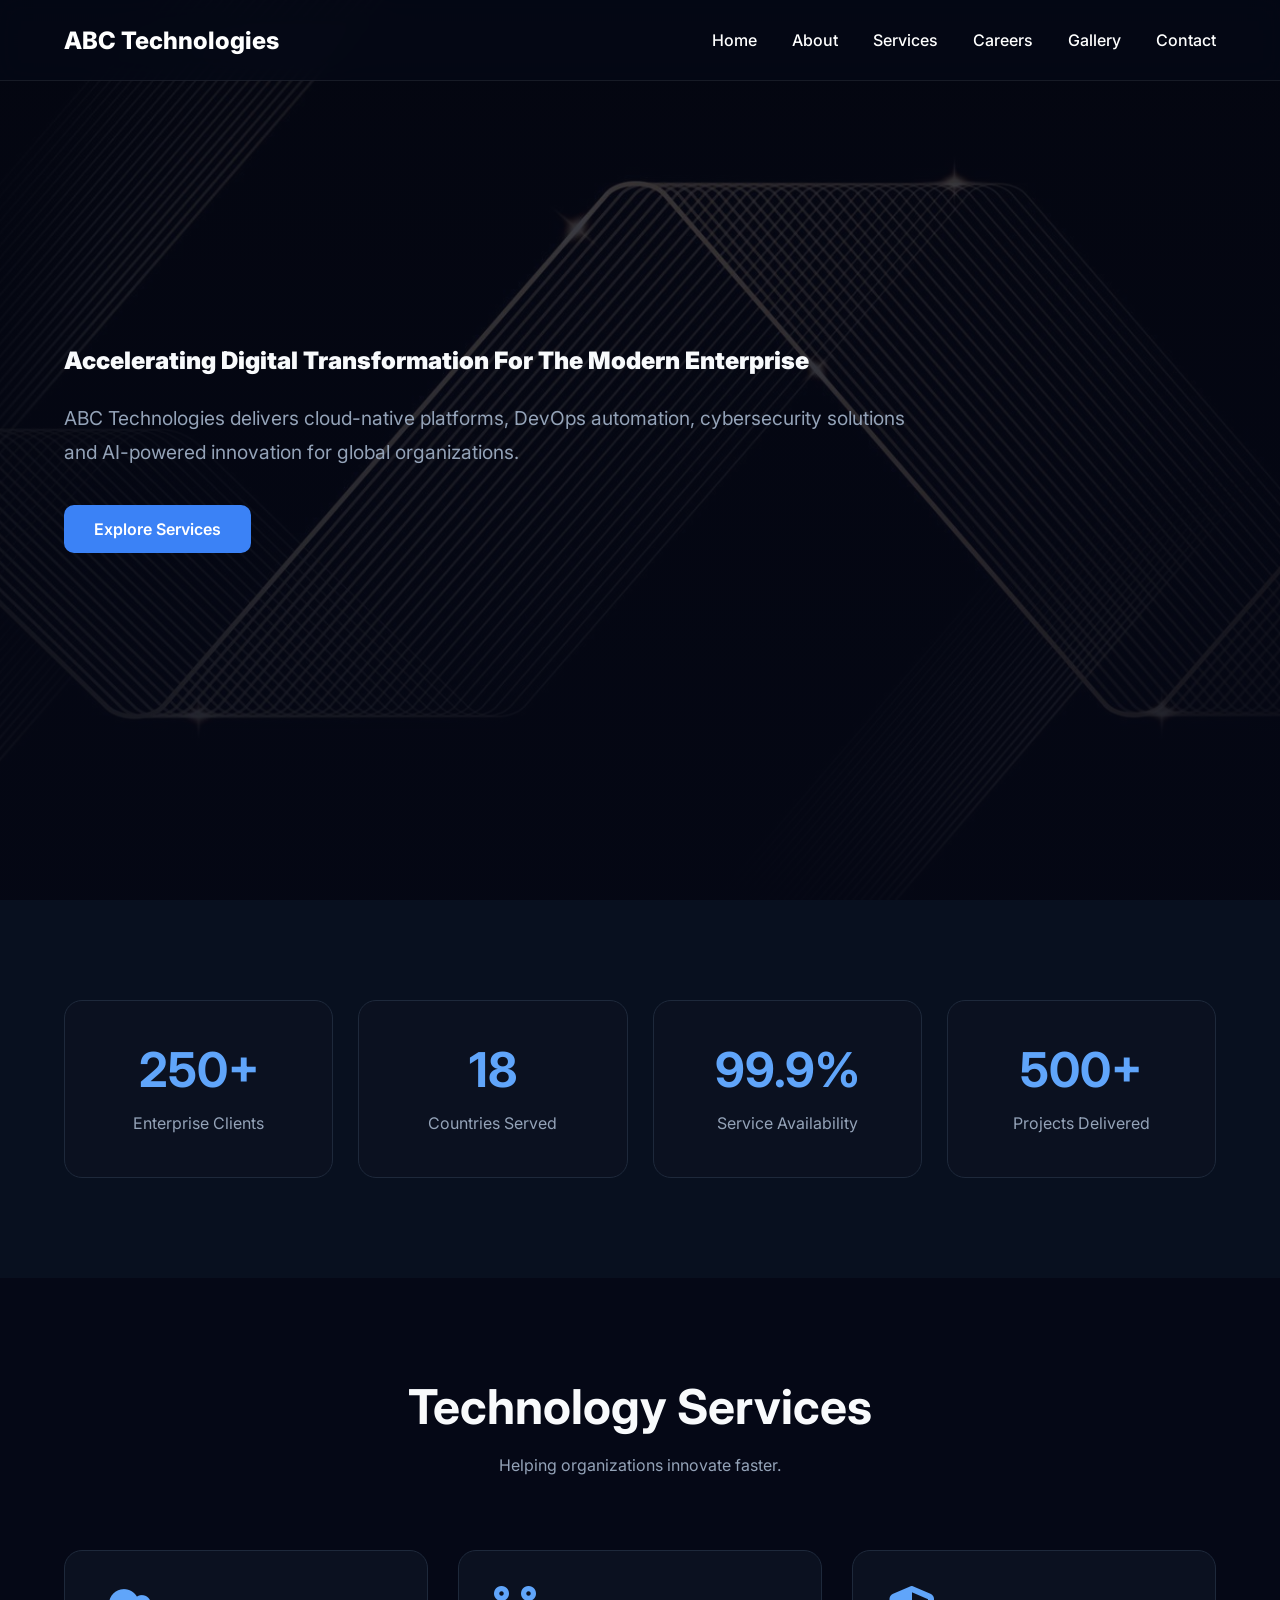
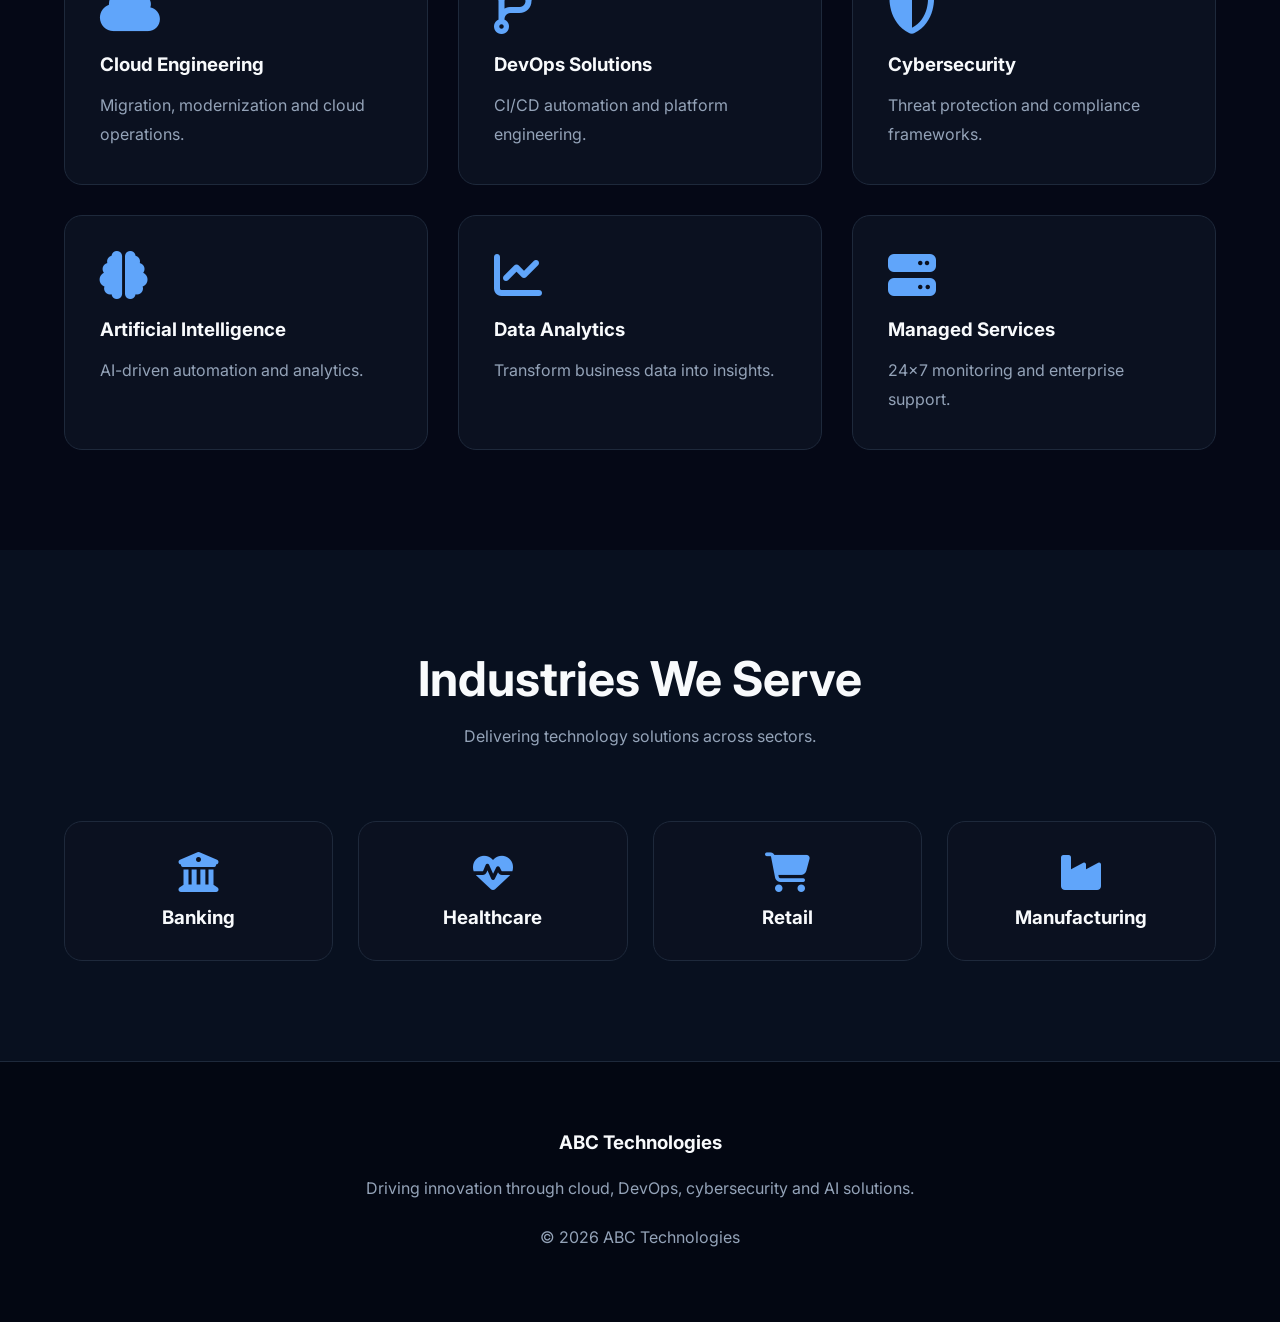
==== index.html @ c50f49bf "Initial corporate website" ====
<!DOCTYPE html>
<html lang="en">

<head>

<meta charset="UTF-8">

<meta name="viewport" content="width=device-width, initial-scale=1.0">

<title>ABC Technologies</title>

<link rel="stylesheet" href="css/style.css">

<link rel="stylesheet"
href="https://cdnjs.cloudflare.com/ajax/libs/font-awesome/6.5.1/css/all.min.css">

</head>

<body>

<nav class="navbar">

<div class="nav-container">

<div class="logo">

ABC Technologies

</div>

<ul class="nav-links">

<li><a href="index.html">Home</a></li>

<li><a href="about.html">About</a></li>

<li><a href="services.html">Services</a></li>

<li><a href="careers.html">Careers</a></li>

<li><a href="gallery.html">Gallery</a></li>

<li><a href="contact.html">Contact</a></li>

</ul>

</div>

</nav>

<section class="hero">

<div class="container">

<div class="hero-content">

<h1>
Accelerating Digital Transformation
For The Modern Enterprise
</h1>

<p>

ABC Technologies delivers cloud-native platforms,
DevOps automation, cybersecurity solutions and
AI-powered innovation for global organizations.

</p>

<a href="services.html" class="btn">

Explore Services

</a>

</div>

</div>

</section>

<!-- METRICS -->

<section class="metrics">

<div class="container">

<div class="metrics-grid">

<div class="metric-card">
<h3>250+</h3>
<p>Enterprise Clients</p>
</div>

<div class="metric-card">
<h3>18</h3>
<p>Countries Served</p>
</div>

<div class="metric-card">
<h3>99.9%</h3>
<p>Service Availability</p>
</div>

<div class="metric-card">
<h3>500+</h3>
<p>Projects Delivered</p>
</div>

</div>

</div>

</section>

<!-- SERVICES -->

<section>

<div class="container">

<div class="section-title">

<h2>Technology Services</h2>

<p>
Helping organizations innovate faster.
</p>

</div>

<div class="services-grid">

<div class="service-box">
<i class="fas fa-cloud"></i>
<h3>Cloud Engineering</h3>
<p>
Migration, modernization and cloud operations.
</p>
</div>

<div class="service-box">
<i class="fas fa-code-branch"></i>
<h3>DevOps Solutions</h3>
<p>
CI/CD automation and platform engineering.
</p>
</div>

<div class="service-box">
<i class="fas fa-shield-alt"></i>
<h3>Cybersecurity</h3>
<p>
Threat protection and compliance frameworks.
</p>
</div>

<div class="service-box">
<i class="fas fa-brain"></i>
<h3>Artificial Intelligence</h3>
<p>
AI-driven automation and analytics.
</p>
</div>

<div class="service-box">
<i class="fas fa-chart-line"></i>
<h3>Data Analytics</h3>
<p>
Transform business data into insights.
</p>
</div>

<div class="service-box">
<i class="fas fa-server"></i>
<h3>Managed Services</h3>
<p>
24x7 monitoring and enterprise support.
</p>
</div>

</div>

</div>

</section>

<!-- INDUSTRIES -->

<section class="industries">

<div class="container">

<div class="section-title">

<h2>Industries We Serve</h2>

<p>
Delivering technology solutions across sectors.
</p>

</div>

<div class="industry-grid">

<div class="industry-card">
<i class="fas fa-university"></i>
<h3>Banking</h3>
</div>

<div class="industry-card">
<i class="fas fa-heartbeat"></i>
<h3>Healthcare</h3>
</div>

<div class="industry-card">
<i class="fas fa-shopping-cart"></i>
<h3>Retail</h3>
</div>

<div class="industry-card">
<i class="fas fa-industry"></i>
<h3>Manufacturing</h3>
</div>

</div>

</div>

</section>

<footer class="footer">

<div class="container">

<h3>ABC Technologies</h3>

<br>

<p>
Driving innovation through cloud, DevOps,
cybersecurity and AI solutions.
</p>

<br>

<p>
© 2026 ABC Technologies
</p>

</div>

</footer>

</body>
</html>
---- css/style.css ----
/* =====================================
   ABC TECHNOLOGIES - DARK PREMIUM THEME
===================================== */

@import url('https://fonts.googleapis.com/css2?family=Inter:wght@300;400;500;600;700;800;900&display=swap');

:root{
    --bg:#050816;
    --card:#0b1120;
    --card-hover:#111827;
    --primary:#3b82f6;
    --secondary:#60a5fa;
    --text:#f8fafc;
    --muted:#94a3b8;
    --border:#1e293b;
}

*{
    margin:0;
    padding:0;
    box-sizing:border-box;
}

html{
    scroll-behavior:smooth;
}

body{
    font-family:'Inter',sans-serif;
    background:var(--bg);
    color:var(--text);
    overflow-x:hidden;
}

.container{
    width:90%;
    max-width:1400px;
    margin:auto;
}

section{
    padding:100px 0;
}

h1,h2,h3,h4{
    line-height:1.2;
}

p{
    color:var(--muted);
    line-height:1.8;
}

a{
    text-decoration:none;
}

.btn{
    display:inline-block;
    padding:14px 30px;
    background:var(--primary);
    color:white;
    border-radius:10px;
    transition:.3s;
    font-weight:600;
}

.btn:hover{
    transform:translateY(-3px);
    background:#2563eb;
}

.section-title{
    text-align:center;
    margin-bottom:70px;
}

.section-title h2{
    font-size:3rem;
    margin-bottom:15px;
}
/* NAVBAR */

.navbar{
    position:fixed;
    width:100%;
    top:0;
    z-index:1000;

    backdrop-filter:blur(12px);

    background:rgba(5,8,22,.75);

    border-bottom:1px solid rgba(255,255,255,.08);
}

.nav-container{
    width:90%;
    max-width:1400px;

    margin:auto;

    display:flex;

    justify-content:space-between;

    align-items:center;

    height:80px;
}

.logo{
    font-size:1.5rem;
    font-weight:800;
    color:white;
}

.nav-links{
    display:flex;
    gap:35px;
    list-style:none;
}

.nav-links a{
    color:white;
    font-weight:500;
}

.nav-links a:hover{
    color:var(--secondary);
}
/* HERO */

.hero{

    min-height:100vh;

    background:
    linear-gradient(
    rgba(5,8,22,.75),
    rgba(5,8,22,.90)
    ),
    url("../images/hero.jpg");

    background-size:cover;
    background-position:center;

    display:flex;
    align-items:center;
}

.hero-content{
    max-width:850px;
}

.hero-content h1{

    .hero-content h1{
    font-size:clamp(2.8rem,6vw,5rem);
}

    margin-bottom:25px;

    font-weight:900;
}

.hero-content p{

    font-size:1.2rem;

    margin-bottom:35px;
}
/* =====================
   METRICS
===================== */

.metrics{
    background:#08101f;
}

.metrics-grid{
    display:grid;
    grid-template-columns:repeat(auto-fit,minmax(220px,1fr));
    gap:25px;
}

.metric-card{
    background:var(--card);
    padding:40px;
    border-radius:18px;
    text-align:center;
    border:1px solid var(--border);
}

.metric-card h3{
    font-size:3rem;
    color:var(--secondary);
    margin-bottom:10px;
}

/* =====================
   SERVICES
===================== */

.services-grid{
    display:grid;
    grid-template-columns:repeat(auto-fit,minmax(280px,1fr));
    gap:30px;
}

.service-box{
    background:var(--card);
    border:1px solid var(--border);
    padding:35px;
    border-radius:18px;
    transition:.3s;
}

.service-box:hover{
    transform:translateY(-8px);
}

.service-box i{
    font-size:3rem;
    color:var(--secondary);
    margin-bottom:20px;
}

.service-box h3{
    margin-bottom:15px;
}

/* =====================
   INDUSTRIES
===================== */

.industries{
    background:#08101f;
}

.industry-grid{
    display:grid;
    grid-template-columns:repeat(auto-fit,minmax(220px,1fr));
    gap:25px;
}

.industry-card{
    background:var(--card);
    padding:30px;
    border-radius:18px;
    text-align:center;
    border:1px solid var(--border);
}

.industry-card i{
    font-size:2.5rem;
    margin-bottom:15px;
    color:var(--secondary);
}

/* =====================
   FOOTER
===================== */

.footer{
    background:#030712;
    padding:70px 0;
    text-align:center;
    border-top:1px solid var(--border);
}
.leader-grid{
    display:grid;
    grid-template-columns:repeat(auto-fit,minmax(300px,1fr));
    gap:30px;
}

.leader-card{
    background:var(--card);
    border-radius:20px;
    overflow:hidden;
    border:1px solid var(--border);
}

.leader-card img{
    width:100%;
    height:350px;
    object-fit:cover;
}

.leader-info{
    padding:25px;
    text-align:center;
}

.leader-info h3{
    margin-bottom:10px;
}
/* SERVICES PAGE */

.service-row{
    display:grid;
    grid-template-columns:1fr 1fr;
    gap:60px;
    align-items:center;
}

.service-image img{
    width:100%;
    border-radius:20px;
}

.service-text h2{
    font-size:2.5rem;
    margin-bottom:20px;
}

.service-text ul{
    margin-top:20px;
    padding-left:20px;
}

.service-text li{
    margin-bottom:10px;
    color:var(--muted);
}

.reverse .service-image{
    order:2;
}

.reverse .service-text{
    order:1;
}

@media(max-width:900px){

.service-row{
    grid-template-columns:1fr;
}

.reverse .service-image,
.reverse .service-text{
    order:unset;
}

}
/* CAREERS */

.benefits-grid{
    display:grid;
    grid-template-columns:repeat(auto-fit,minmax(250px,1fr));
    gap:25px;
}

.benefit-card{
    background:var(--card);
    border:1px solid var(--border);
    border-radius:20px;
    padding:35px;
    text-align:center;
}

.benefit-card i{
    font-size:3rem;
    color:var(--secondary);
    margin-bottom:20px;
}

.career-banner img{
    width:100%;
    border-radius:20px;
}

.jobs-grid{
    display:grid;
    grid-template-columns:repeat(auto-fit,minmax(280px,1fr));
    gap:25px;
}

.job-card{
    background:var(--card);
    border:1px solid var(--border);
    border-radius:20px;
    padding:30px;
}

.job-card h3{
    margin-bottom:10px;
}

.job-card p{
    margin-bottom:20px;
}
/* GALLERY */

.gallery-grid{
    display:grid;
    grid-template-columns:repeat(auto-fit,minmax(300px,1fr));
    gap:25px;
}

.gallery-item{
    overflow:hidden;
    border-radius:20px;
    border:1px solid var(--border);
}

.gallery-item img{
    width:100%;
    height:300px;
    object-fit:cover;
    transition:.5s;
    display:block;
}

.gallery-item:hover img{
    transform:scale(1.08);
}
/* CONTACT PAGE */

.contact-wrapper{
    display:grid;
    grid-template-columns:2fr 1fr;
    gap:40px;
}

.contact-form-container{
    background:var(--card);
    padding:35px;
    border-radius:20px;
    border:1px solid var(--border);
}

.contact-form{
    display:flex;
    flex-direction:column;
    gap:20px;
}

.contact-form input,
.contact-form textarea{
    background:#111827;
    border:1px solid var(--border);
    color:white;
    padding:15px;
    border-radius:10px;
}

.contact-info{
    background:var(--card);
    padding:35px;
    border-radius:20px;
    border:1px solid var(--border);
}

.contact-info h3{
    margin-bottom:15px;
}

.social-links{
    display:flex;
    gap:20px;
}

.social-links a{
    color:var(--secondary);
    font-size:1.5rem;
}

.map-container iframe{
    width:100%;
    height:450px;
    border:none;
    border-radius:20px;
}

@media(max-width:900px){

.contact-wrapper{
    grid-template-columns:1fr;
}

}
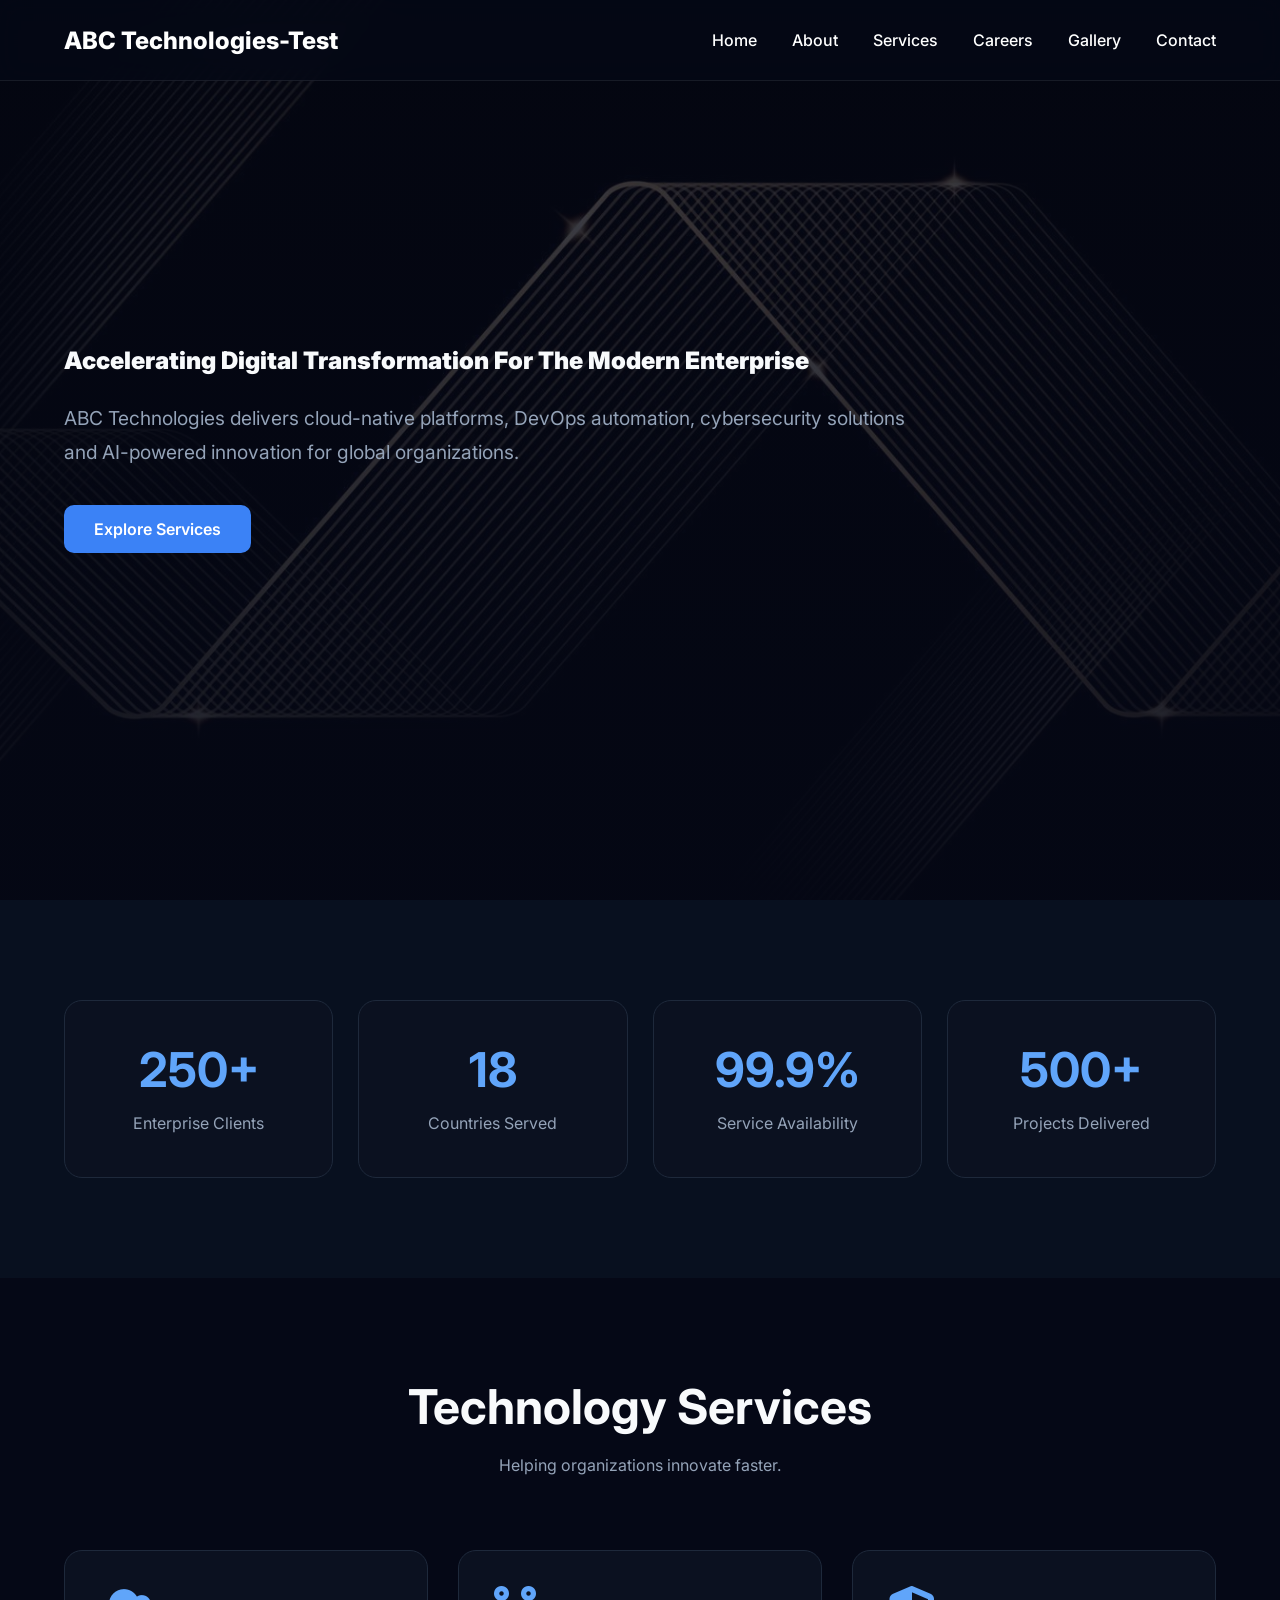
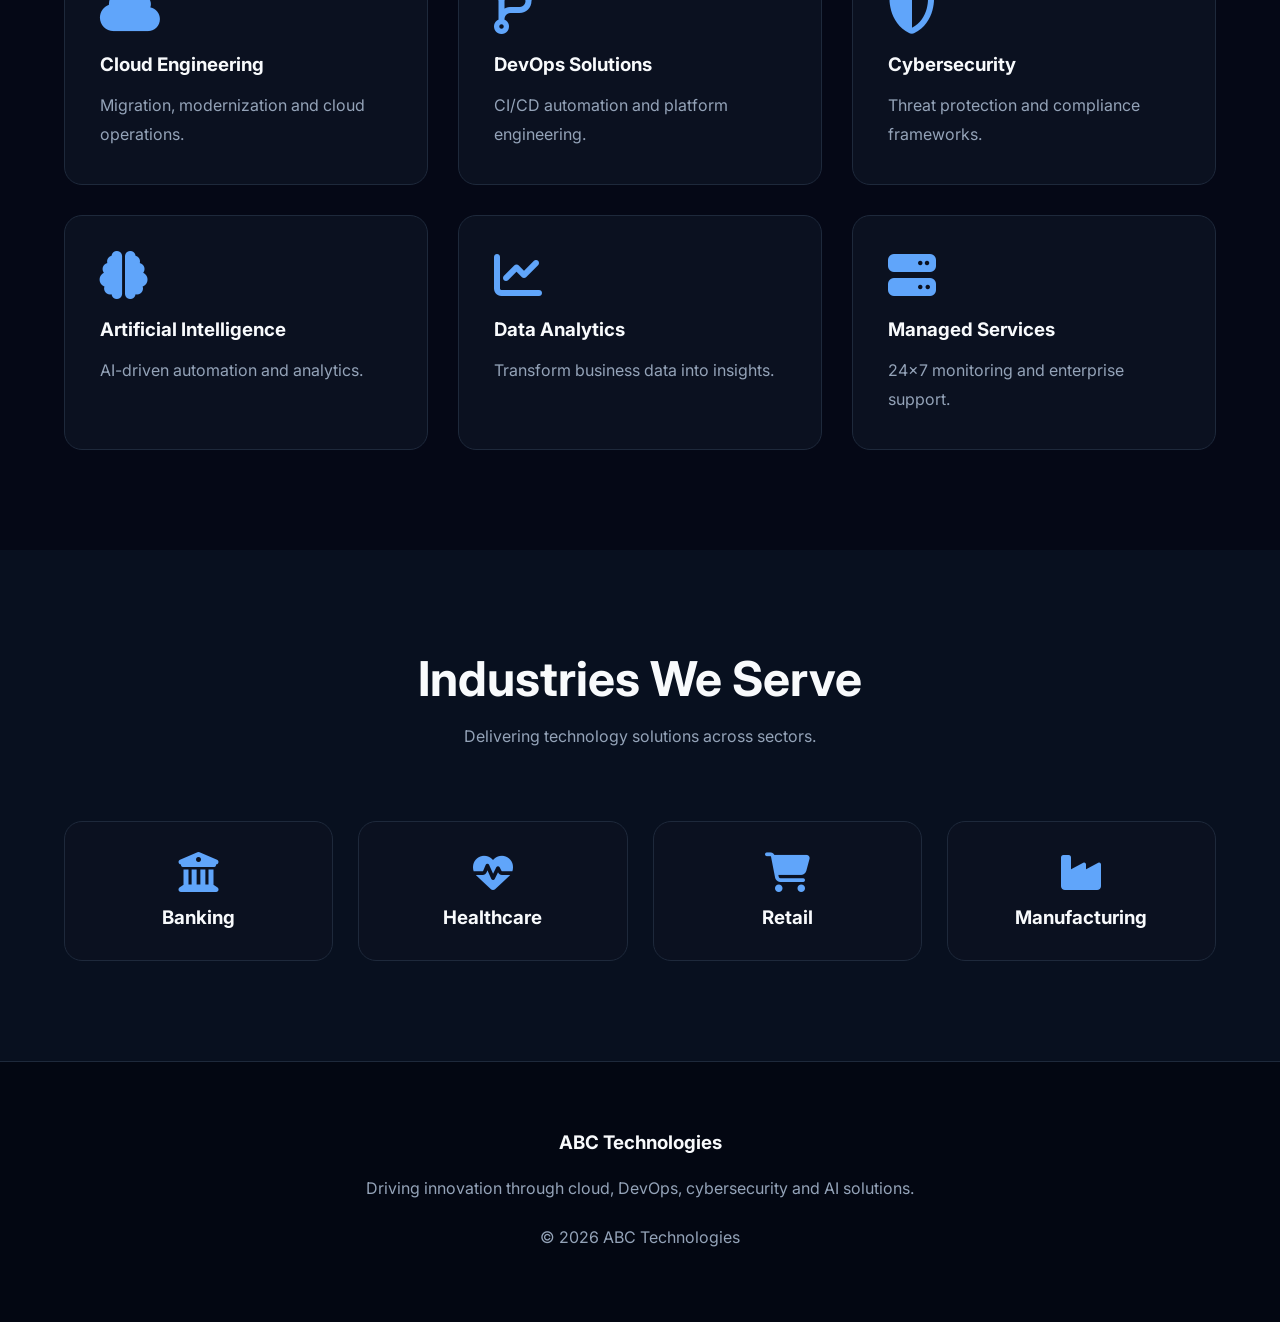
==== commit 43965d02: "Monitoring test" ====
--- a/index.html
+++ b/index.html
@@ -24,7 +24,7 @@
 
 <div class="logo">
 
-ABC Technologies
+ABC Technologies-Test
 
 </div>
 
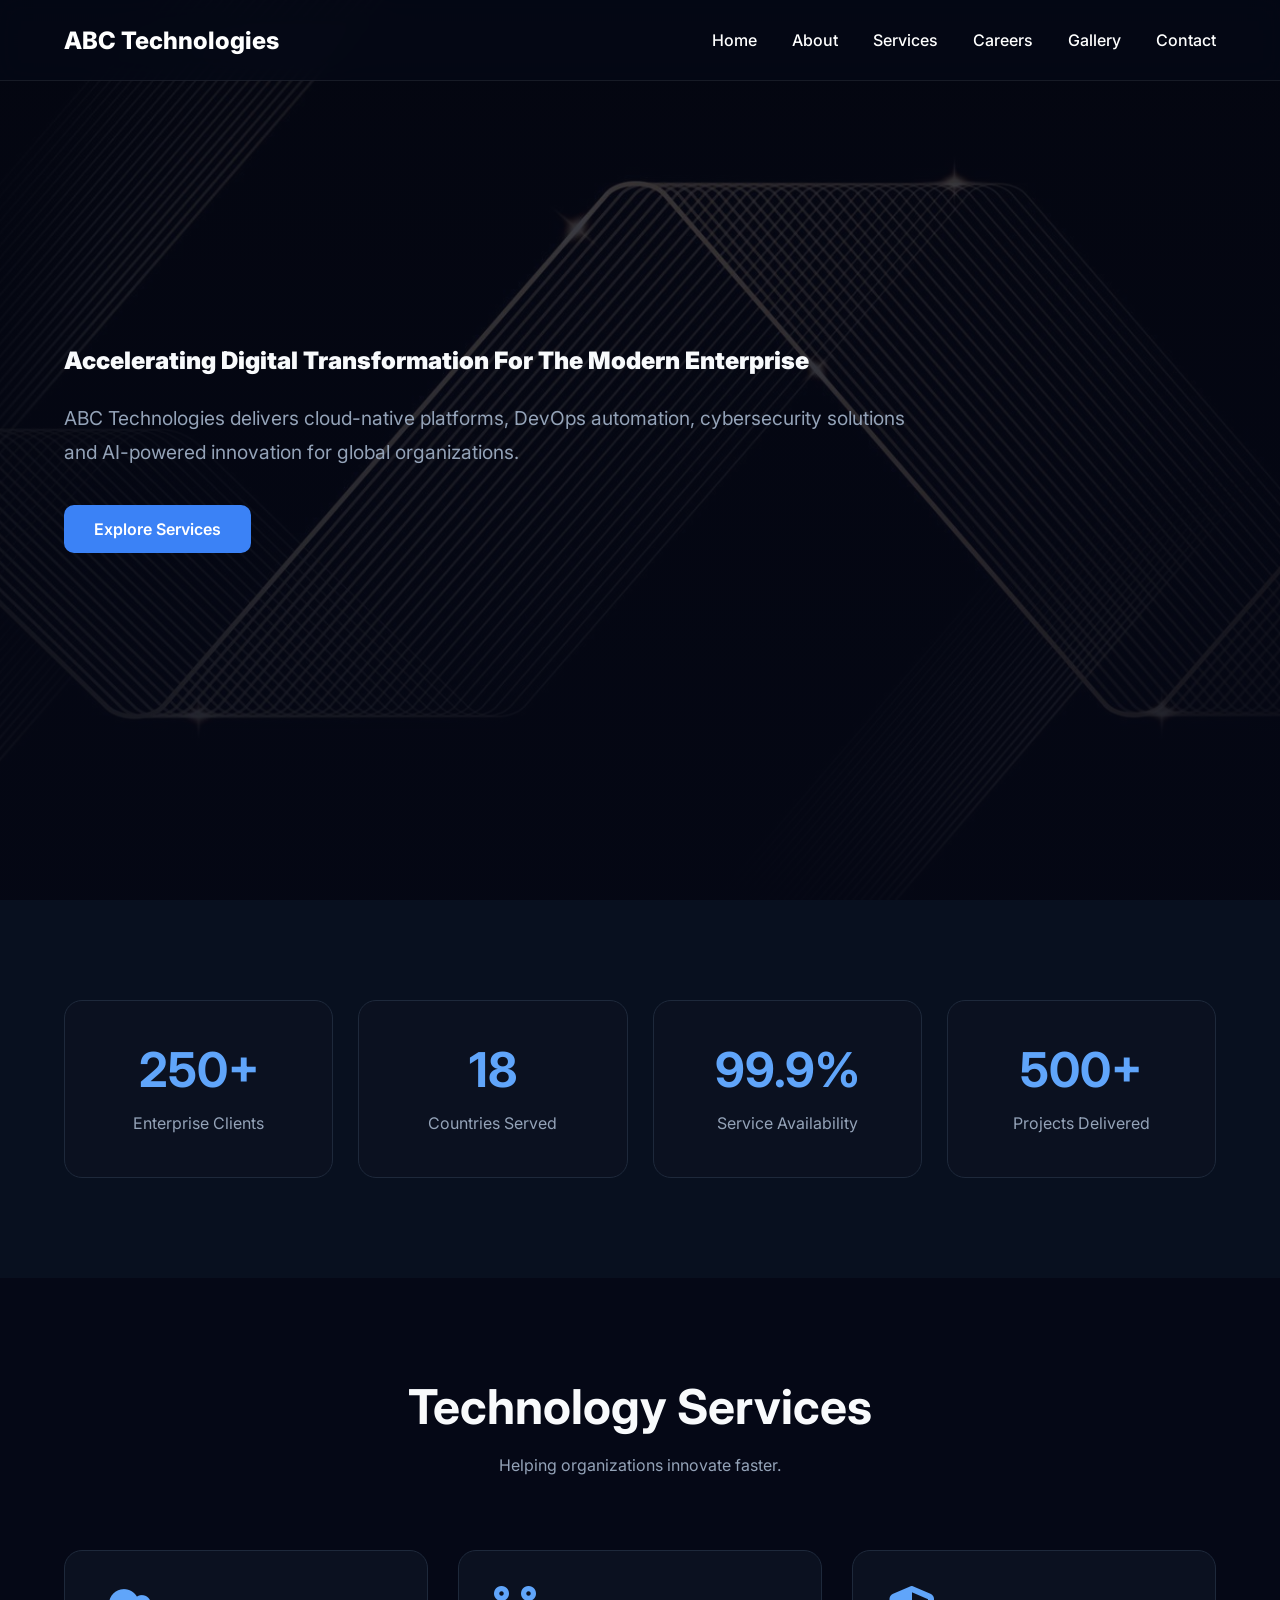
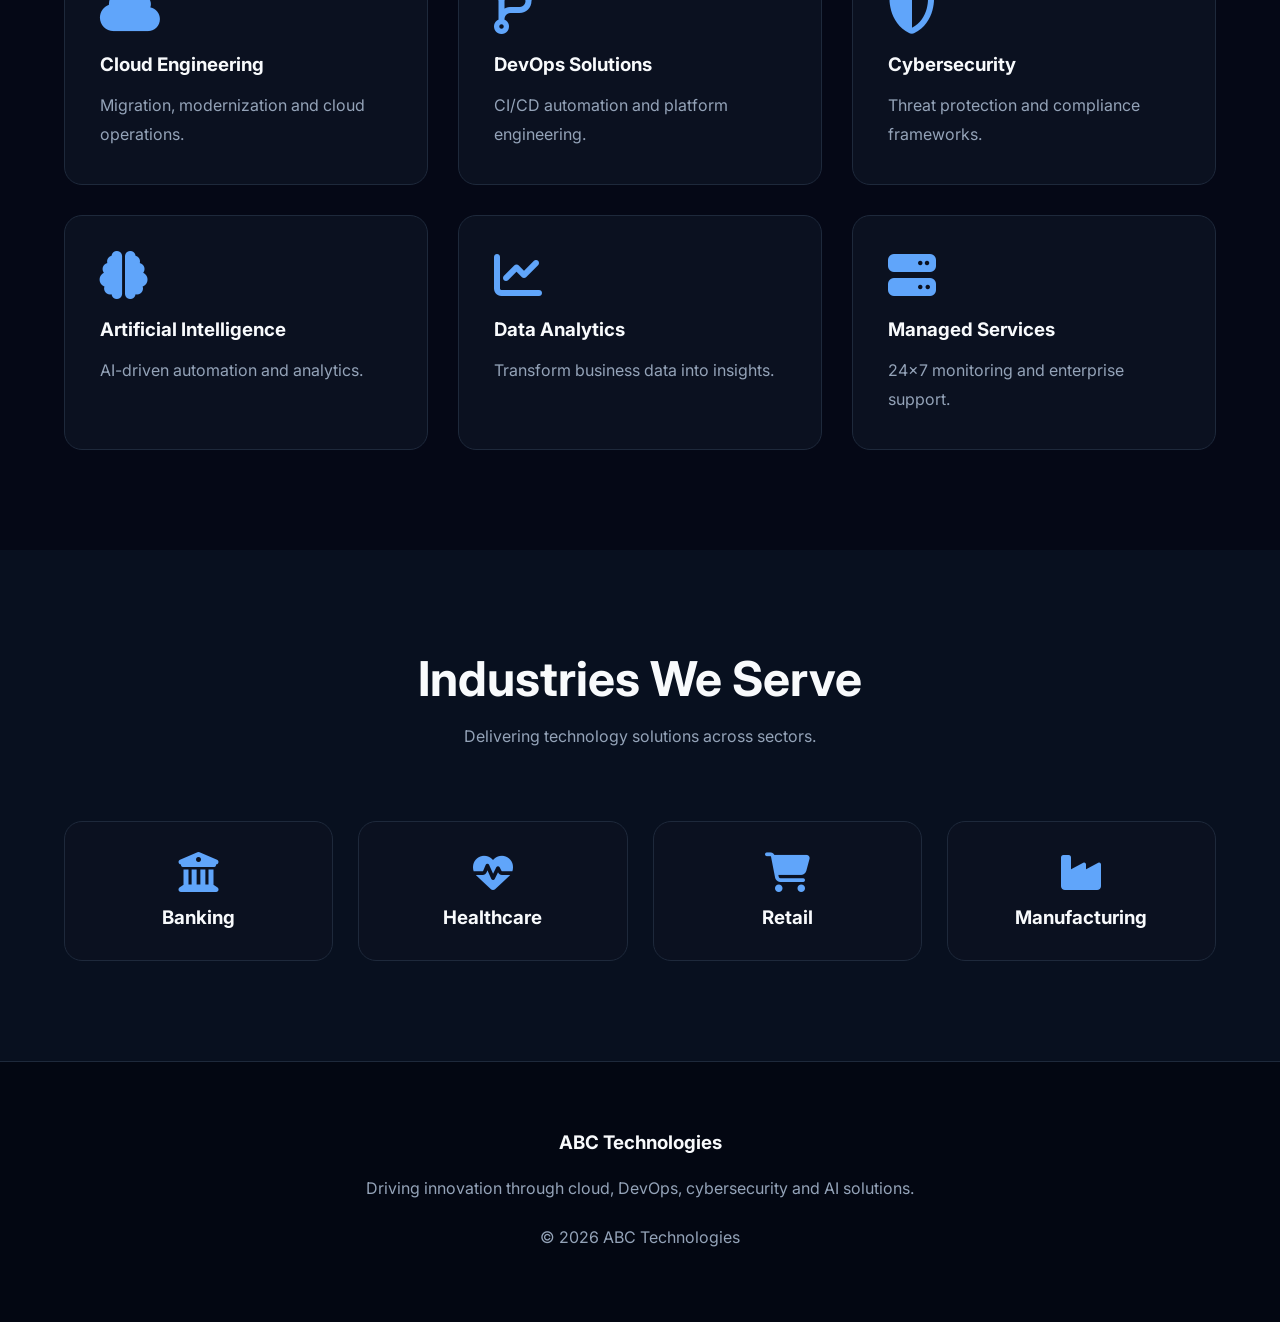
==== commit ab7a33ce: "Monitoring test" ====
--- a/index.html
+++ b/index.html
@@ -24,7 +24,7 @@
 
 <div class="logo">
 
-ABC Technologies-Test
+ABC Technologies
 
 </div>
 
